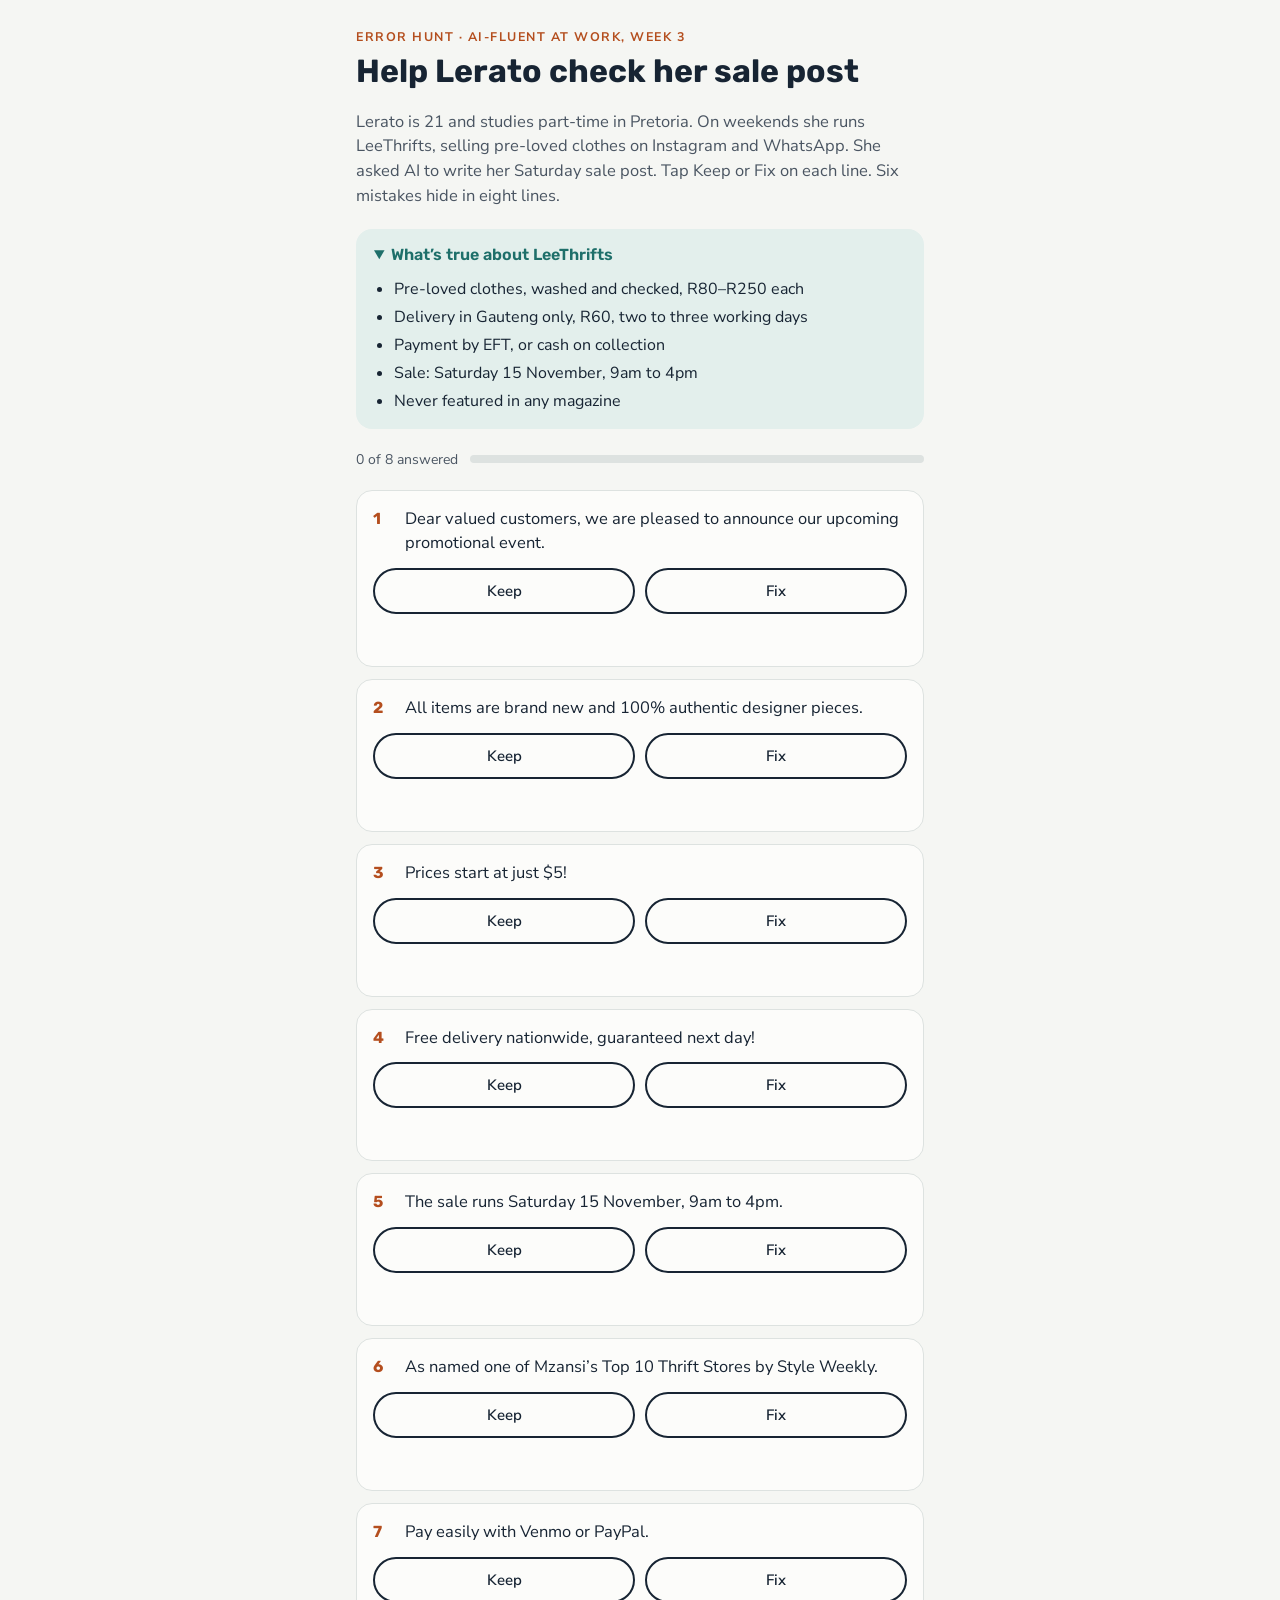
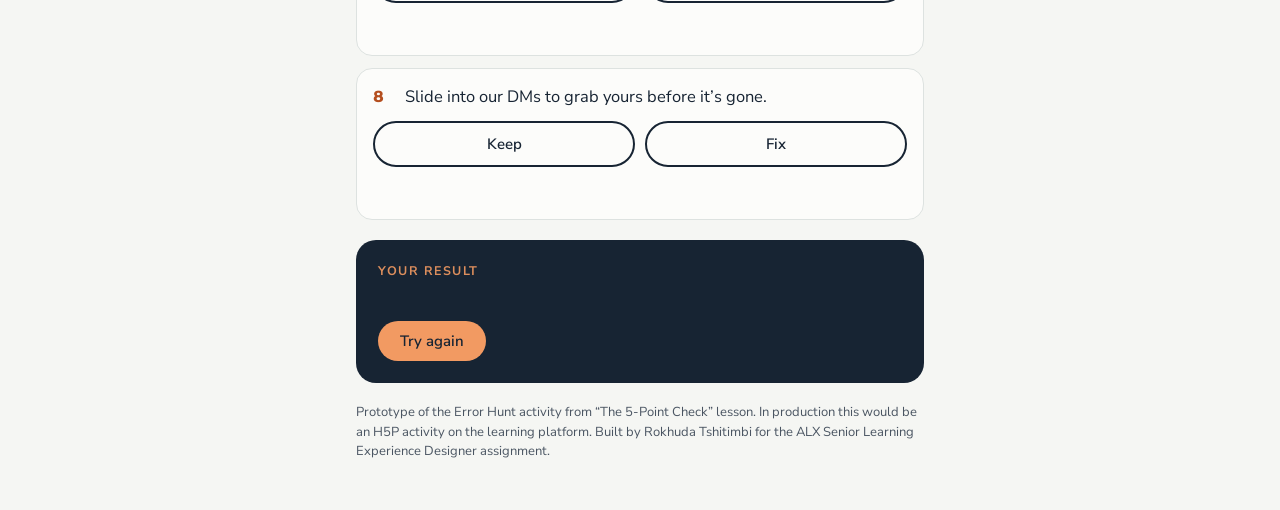
==== index.html @ 2afff985 "Add Error Hunt prototype" ====
<!doctype html>
<html lang="en-GB">
<head>
<meta charset="utf-8">
<meta name="viewport" content="width=device-width, initial-scale=1">
<meta name="description" content="Clickable prototype of the Error Hunt activity from The 5-Point Check lesson.">
<title>LeeThrifts Error Hunt</title>
<link rel="stylesheet" href="https://fonts.googleapis.com/css2?family=Rubik:wght@500;600;700&family=Nunito+Sans:wght@400;600;700&display=swap">
<style>
/* Layout: a single phone-width lesson column, line cards stacked, result panel at the end */
:root{
  --bg:#F5F6F3; --surface:#FCFCFA; --fg:#172433; --muted:#4A5562; --line:#DDE2E0;
  --accent:#B44E1E; --accent-soft:#F8E6DC; --ok:#1E6F6A; --ok-soft:#E3EFEC; --ink:#172433; --on-ink:#F5F6F3;
  --display:"Rubik", Arial, sans-serif; --body:"Nunito Sans", Arial, sans-serif;
}
@media (prefers-color-scheme: dark){:root:not([data-theme="light"]){
  --bg:#121C27; --surface:#1A2734; --fg:#EEF1EF; --muted:#A9B6C0; --line:#2A3A4A;
  --accent:#F29A62; --accent-soft:#3A2A20; --ok:#6CC3B7; --ok-soft:#17312F; --ink:#0B131B; --on-ink:#EEF1EF; color-scheme:dark}}
:root[data-theme="dark"]{
  --bg:#121C27; --surface:#1A2734; --fg:#EEF1EF; --muted:#A9B6C0; --line:#2A3A4A;
  --accent:#F29A62; --accent-soft:#3A2A20; --ok:#6CC3B7; --ok-soft:#17312F; --ink:#0B131B; --on-ink:#EEF1EF; color-scheme:dark}
*{box-sizing:border-box}
body{margin:0;background:var(--bg);color:var(--fg);font-family:var(--body);font-size:16px;line-height:1.5}
.wrap{max-width:600px;margin:0 auto;padding-block:28px 48px;padding-left:max(16px,env(safe-area-inset-left,0px));padding-right:max(16px,env(safe-area-inset-right,0px));display:flex;flex-direction:column;gap:20px}
.eyebrow{font-size:12.5px;font-weight:700;letter-spacing:.12em;text-transform:uppercase;color:var(--accent);margin:0}
h1{font-family:var(--display);font-size:clamp(26px,6vw,32px);line-height:1.15;margin:6px 0 0;text-wrap:balance}
.intro{margin:0;color:var(--muted);font-size:16.5px}
details.facts{background:var(--ok-soft);border-radius:16px;padding:14px 18px}
details.facts summary{font-family:var(--display);font-weight:600;color:var(--ok);cursor:pointer}
details.facts ul{margin:10px 0 2px;padding-left:20px;display:grid;gap:4px}
.progress{display:flex;align-items:center;gap:12px;font-size:14px;color:var(--muted);font-variant-numeric:tabular-nums}
.bar{flex:1;height:8px;border-radius:99px;background:var(--line);overflow:hidden}
.bar i{display:block;height:100%;width:0;background:var(--accent);transition:width .3s}
.lines{display:flex;flex-direction:column;gap:12px;list-style:none;margin:0;padding:0}
.card{background:var(--surface);border:1px solid var(--line);border-radius:16px;padding:16px;display:flex;flex-direction:column;gap:12px}
.card.right{border-color:var(--ok)}
.card.wrong{border-color:var(--accent)}
.q{display:flex;gap:12px;align-items:flex-start}
.num{font-family:var(--display);font-weight:700;color:var(--accent);min-width:20px}
.q p{margin:0;font-size:16.5px;min-width:0}
.btns{display:flex;gap:10px}
.btns button{flex:1;font:600 15px var(--body);padding:11px 0;border-radius:99px;border:2px solid var(--fg);background:transparent;color:var(--fg);cursor:pointer}
.btns button:hover:not(:disabled){background:var(--accent-soft)}
.btns button:focus-visible,.again:focus-visible{outline:3px solid var(--accent);outline-offset:2px}
.btns button:disabled{cursor:default;opacity:.45}
.btns button.chosen{opacity:1;background:var(--fg);color:var(--bg)}
.fb{border-radius:12px;padding:12px 14px;font-size:15px;display:flex;flex-direction:column;gap:4px}
.fb.right{background:var(--ok-soft)}
.fb.wrong{background:var(--accent-soft)}
.fb strong{font-family:var(--display);font-weight:600}
.fb.right strong{color:var(--ok)} .fb.wrong strong{color:var(--accent)}
.tag{align-self:flex-start;font-size:12px;font-weight:700;letter-spacing:.06em;text-transform:uppercase;color:var(--muted)}
.result{background:var(--ink);color:var(--on-ink);border-radius:20px;padding:22px;display:flex;flex-direction:column;gap:10px}
.result h2{font-family:var(--display);font-size:24px;margin:0}
.result p{margin:0;color:var(--on-ink);opacity:.9}
.score{font-family:var(--display);font-size:44px;font-weight:700;line-height:1;font-variant-numeric:tabular-nums}
.again{align-self:flex-start;font:600 15px var(--body);padding:10px 22px;border-radius:99px;border:0;background:#F29A62;color:#172433;cursor:pointer}
footer{font-size:13px;color:var(--muted)}
@media (prefers-reduced-motion:reduce){.bar i{transition:none}}
</style>
</head>
<body>

<main class="wrap">
  <header>
    <p class="eyebrow">Error Hunt · AI-Fluent at Work, Week 3</p>
    <h1>Help Lerato check her sale post</h1>
  </header>
  <p class="intro">Lerato is 21 and studies part-time in Pretoria. On weekends she runs LeeThrifts, selling pre-loved clothes on Instagram and WhatsApp. She asked AI to write her Saturday sale post. Tap Keep or Fix on each line. Six mistakes hide in eight lines.</p>

  <details class="facts" open>
    <summary>What’s true about LeeThrifts</summary>
    <ul>
      <li>Pre-loved clothes, washed and checked, R80–R250 each</li>
      <li>Delivery in Gauteng only, R60, two to three working days</li>
      <li>Payment by EFT, or cash on collection</li>
      <li>Sale: Saturday 15 November, 9am to 4pm</li>
      <li>Never featured in any magazine</li>
    </ul>
  </details>

  <div class="progress"><span id="count">0 of 8 answered</span><div class="bar" aria-hidden="true"><i id="fill"></i></div></div>

  <ol class="lines" id="lines"></ol>

  <section class="result" id="result" hidden aria-live="polite">
    <p class="eyebrow" style="color:#F29A62">Your result</p>
    <div class="score" id="score"></div>
    <h2 id="band"></h2>
    <p id="advice"></p>
    <button class="again" id="again" type="button">Try again</button>
  </section>

  <footer>Prototype of the Error Hunt activity from “The 5-Point Check” lesson. In production this would be an H5P activity on the learning platform. Built by Rokhuda Tshitimbi for the ALX Senior Learning Experience Designer assignment.</footer>
</main>

<script>
const ITEMS = [
  {t:"Dear valued customers, we are pleased to announce our upcoming promotional event.", a:"fix", c:"Tone", w:"This is Instagram, not a bank letter. Lerato would say something like “Hey fam, sale day is here.”"},
  {t:"All items are brand new and 100% authentic designer pieces.", a:"fix", c:"Facts", w:"The clothes are pre-loved, and she can’t promise designer labels."},
  {t:"Prices start at just $5!", a:"fix", c:"Local fit", w:"Rands, not dollars, and prices start at R80."},
  {t:"Free delivery nationwide, guaranteed next day!", a:"fix", c:"Facts", w:"Delivery is R60, Gauteng only, in two to three working days. A promise she can’t keep costs her customers’ trust."},
  {t:"The sale runs Saturday 15 November, 9am to 4pm.", a:"keep", c:"No change needed", w:"Correct as written. Spotting what’s right matters too."},
  {t:"As named one of Mzansi’s Top 10 Thrift Stores by Style Weekly.", a:"fix", c:"Sources", w:"Lerato has never been featured. AI invents awards and press to sound convincing."},
  {t:"Pay easily with Venmo or PayPal.", a:"fix", c:"Local fit", w:"Venmo isn’t used in South Africa. Lerato takes EFT or cash."},
  {t:"Slide into our DMs to grab yours before it’s gone.", a:"keep", c:"No change needed", w:"It sounds like her, with a clear call to action."}
];
let answers = {};
const list = document.getElementById("lines");

function render(){
  list.innerHTML = "";
  ITEMS.forEach((it, i) => {
    const li = document.createElement("li");
    li.className = "card";
    li.innerHTML = `<div class="q"><span class="num">${i+1}</span><p>${it.t}</p></div>
      <div class="btns" role="group" aria-label="Line ${i+1}">
        <button type="button" id="keep-${i}" data-i="${i}" data-v="keep">Keep</button>
        <button type="button" id="fix-${i}" data-i="${i}" data-v="fix">Fix</button>
      </div>
      <div class="fb" hidden aria-live="polite"></div>`;
    list.appendChild(li);
  });
}

function answer(i, v){
  if (answers[i]) return;
  answers[i] = v;
  const it = ITEMS[i], li = list.children[i], ok = v === it.a;
  li.classList.add(ok ? "right" : "wrong");
  li.querySelectorAll("button").forEach(b => { b.disabled = true; if (b.dataset.v === v) b.classList.add("chosen"); });
  const fb = li.querySelector(".fb");
  fb.className = "fb " + (ok ? "right" : "wrong");
  const verdict = ok ? "Spot on." : (it.a === "keep" ? "This one was fine." : "Not quite. This line needs fixing.");
  fb.innerHTML = `<strong>${verdict}</strong><span class="tag">${it.c}</span><span>${it.w}</span>`;
  fb.hidden = false;
  update();
}

function update(){
  const n = Object.keys(answers).length;
  document.getElementById("count").textContent = `${n} of 8 answered`;
  document.getElementById("fill").style.width = (n/8*100) + "%";
  if (n < 8) return;
  const right = ITEMS.filter((it,i) => answers[i] === it.a).length;
  const missed = [...new Set(ITEMS.filter((it,i) => answers[i] !== it.a && it.a === "fix").map(it => it.c))];
  document.getElementById("score").textContent = `${right} / 8`;
  let band, advice;
  if (right >= 7){ band = "Sharp eye. You’re ready for your own task."; advice = "Next, run the same check on something AI wrote for you."; }
  else if (right >= 4){ band = "Good start."; advice = "Look again at the lines you missed and find which check catches each one."; }
  else { band = "Worth another go."; advice = "Revisit Wanjiru’s worked example, then try this again."; }
  if (missed.length) advice += ` Checks to practise: ${missed.join(", ")}.`;
  document.getElementById("band").textContent = band;
  document.getElementById("advice").textContent = advice;
  const r = document.getElementById("result");
  r.hidden = false;
  r.scrollIntoView({behavior: matchMedia("(prefers-reduced-motion: reduce)").matches ? "auto" : "smooth", block:"nearest"});
}

list.addEventListener("click", e => {
  const b = e.target.closest("button[data-v]");
  if (b) answer(+b.dataset.i, b.dataset.v);
});
document.getElementById("again").addEventListener("click", () => {
  answers = {}; render(); update();
  document.getElementById("result").hidden = true;
  list.scrollIntoView({block:"start"});
});
render(); update();
</script>

</body>
</html>
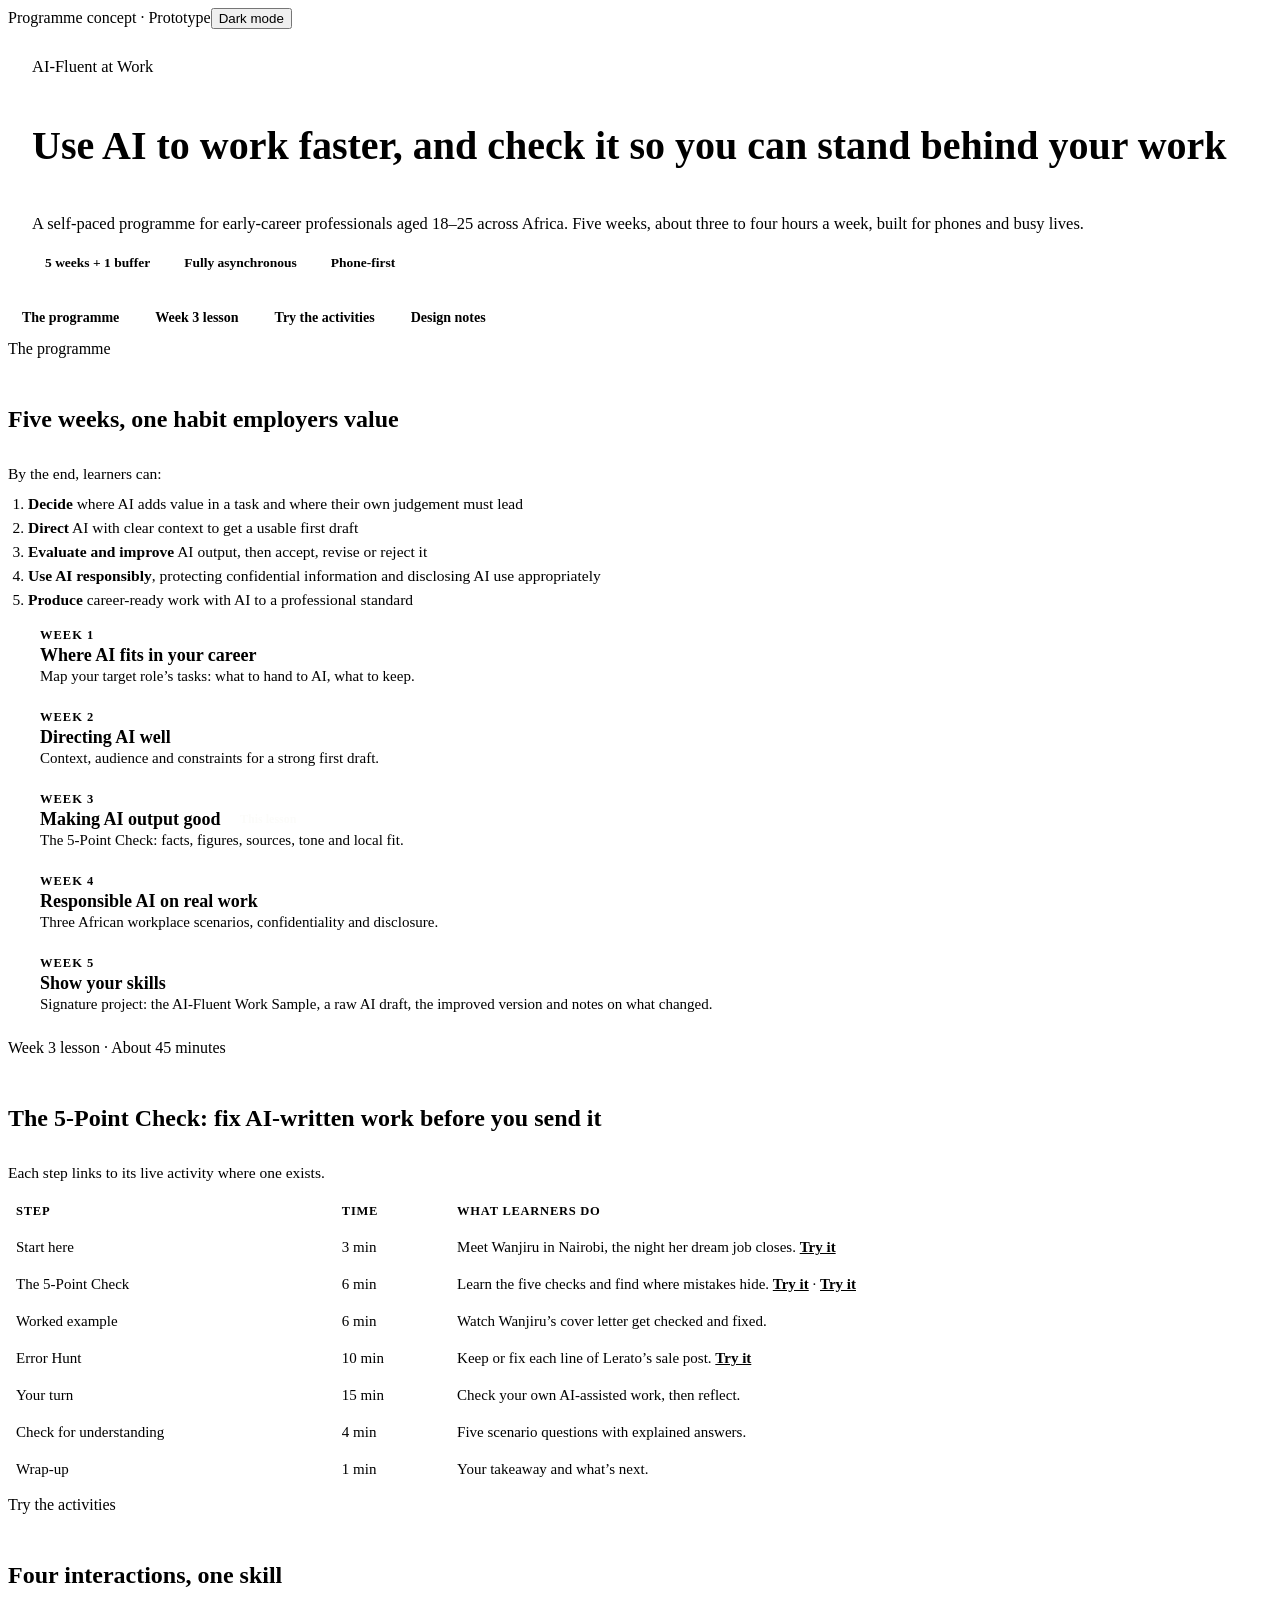
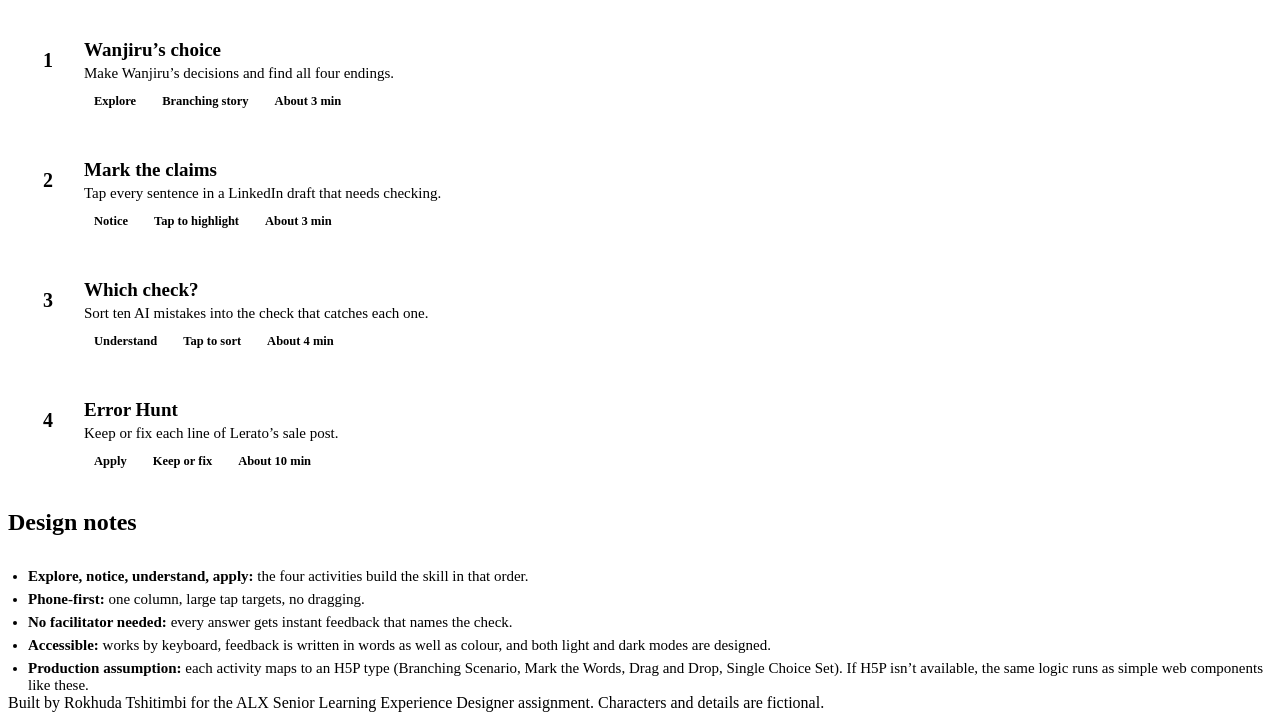
==== commit 93b666eb: "Add files via upload" ====
--- a/index.html
+++ b/index.html
@@ -3,171 +3,157 @@
 <head>
 <meta charset="utf-8">
 <meta name="viewport" content="width=device-width, initial-scale=1">
-<meta name="description" content="Clickable prototype of the Error Hunt activity from The 5-Point Check lesson.">
-<title>LeeThrifts Error Hunt</title>
+<title>AI-Fluent at Work · Programme concept and prototypes</title>
+<meta name="description" content="A five-week, self-paced programme concept for early-career professionals across Africa, with a Week 3 lesson and four clickable activities.">
 <link rel="stylesheet" href="https://fonts.googleapis.com/css2?family=Rubik:wght@500;600;700&family=Nunito+Sans:wght@400;600;700&display=swap">
+<link rel="stylesheet" href="styles.css">
+<script>
+// Light/dark toggle. Follows the device setting until the learner chooses.
+(function(){
+  var root = document.documentElement;
+  try { var saved = localStorage.getItem("theme"); if (saved) root.setAttribute("data-theme", saved); } catch(e) {}
+  function current(){
+    var t = root.getAttribute("data-theme");
+    if (t) return t;
+    return matchMedia("(prefers-color-scheme: dark)").matches ? "dark" : "light";
+  }
+  function label(btn){
+    var next = current() === "dark" ? "light" : "dark";
+    btn.textContent = next === "dark" ? "Dark mode" : "Light mode";
+    btn.setAttribute("aria-label", "Switch to " + next + " mode");
+  }
+  document.addEventListener("DOMContentLoaded", function(){
+    var btn = document.getElementById("theme");
+    if (!btn) return;
+    label(btn);
+    btn.addEventListener("click", function(){
+      var next = current() === "dark" ? "light" : "dark";
+      root.setAttribute("data-theme", next);
+      try { localStorage.setItem("theme", next); } catch(e) {}
+      label(btn);
+    });
+  });
+})();
+</script>
 <style>
-/* Layout: a single phone-width lesson column, line cards stacked, result panel at the end */
-:root{
-  --bg:#F5F6F3; --surface:#FCFCFA; --fg:#172433; --muted:#4A5562; --line:#DDE2E0;
-  --accent:#B44E1E; --accent-soft:#F8E6DC; --ok:#1E6F6A; --ok-soft:#E3EFEC; --ink:#172433; --on-ink:#F5F6F3;
-  --display:"Rubik", Arial, sans-serif; --body:"Nunito Sans", Arial, sans-serif;
-}
-@media (prefers-color-scheme: dark){:root:not([data-theme="light"]){
-  --bg:#121C27; --surface:#1A2734; --fg:#EEF1EF; --muted:#A9B6C0; --line:#2A3A4A;
-  --accent:#F29A62; --accent-soft:#3A2A20; --ok:#6CC3B7; --ok-soft:#17312F; --ink:#0B131B; --on-ink:#EEF1EF; color-scheme:dark}}
-:root[data-theme="dark"]{
-  --bg:#121C27; --surface:#1A2734; --fg:#EEF1EF; --muted:#A9B6C0; --line:#2A3A4A;
-  --accent:#F29A62; --accent-soft:#3A2A20; --ok:#6CC3B7; --ok-soft:#17312F; --ink:#0B131B; --on-ink:#EEF1EF; color-scheme:dark}
-*{box-sizing:border-box}
-body{margin:0;background:var(--bg);color:var(--fg);font-family:var(--body);font-size:16px;line-height:1.5}
-.wrap{max-width:600px;margin:0 auto;padding-block:28px 48px;padding-left:max(16px,env(safe-area-inset-left,0px));padding-right:max(16px,env(safe-area-inset-right,0px));display:flex;flex-direction:column;gap:20px}
-.eyebrow{font-size:12.5px;font-weight:700;letter-spacing:.12em;text-transform:uppercase;color:var(--accent);margin:0}
-h1{font-family:var(--display);font-size:clamp(26px,6vw,32px);line-height:1.15;margin:6px 0 0;text-wrap:balance}
-.intro{margin:0;color:var(--muted);font-size:16.5px}
-details.facts{background:var(--ok-soft);border-radius:16px;padding:14px 18px}
-details.facts summary{font-family:var(--display);font-weight:600;color:var(--ok);cursor:pointer}
-details.facts ul{margin:10px 0 2px;padding-left:20px;display:grid;gap:4px}
-.progress{display:flex;align-items:center;gap:12px;font-size:14px;color:var(--muted);font-variant-numeric:tabular-nums}
-.bar{flex:1;height:8px;border-radius:99px;background:var(--line);overflow:hidden}
-.bar i{display:block;height:100%;width:0;background:var(--accent);transition:width .3s}
-.lines{display:flex;flex-direction:column;gap:12px;list-style:none;margin:0;padding:0}
-.card{background:var(--surface);border:1px solid var(--line);border-radius:16px;padding:16px;display:flex;flex-direction:column;gap:12px}
-.card.right{border-color:var(--ok)}
-.card.wrong{border-color:var(--accent)}
-.q{display:flex;gap:12px;align-items:flex-start}
-.num{font-family:var(--display);font-weight:700;color:var(--accent);min-width:20px}
-.q p{margin:0;font-size:16.5px;min-width:0}
-.btns{display:flex;gap:10px}
-.btns button{flex:1;font:600 15px var(--body);padding:11px 0;border-radius:99px;border:2px solid var(--fg);background:transparent;color:var(--fg);cursor:pointer}
-.btns button:hover:not(:disabled){background:var(--accent-soft)}
-.btns button:focus-visible,.again:focus-visible{outline:3px solid var(--accent);outline-offset:2px}
-.btns button:disabled{cursor:default;opacity:.45}
-.btns button.chosen{opacity:1;background:var(--fg);color:var(--bg)}
-.fb{border-radius:12px;padding:12px 14px;font-size:15px;display:flex;flex-direction:column;gap:4px}
-.fb.right{background:var(--ok-soft)}
-.fb.wrong{background:var(--accent-soft)}
-.fb strong{font-family:var(--display);font-weight:600}
-.fb.right strong{color:var(--ok)} .fb.wrong strong{color:var(--accent)}
-.tag{align-self:flex-start;font-size:12px;font-weight:700;letter-spacing:.06em;text-transform:uppercase;color:var(--muted)}
-.result{background:var(--ink);color:var(--on-ink);border-radius:20px;padding:22px;display:flex;flex-direction:column;gap:10px}
-.result h2{font-family:var(--display);font-size:24px;margin:0}
-.result p{margin:0;color:var(--on-ink);opacity:.9}
-.score{font-family:var(--display);font-size:44px;font-weight:700;line-height:1;font-variant-numeric:tabular-nums}
-.again{align-self:flex-start;font:600 15px var(--body);padding:10px 22px;border-radius:99px;border:0;background:#F29A62;color:#172433;cursor:pointer}
-footer{font-size:13px;color:var(--muted)}
-@media (prefers-reduced-motion:reduce){.bar i{transition:none}}
+.hero{background:var(--ink);color:var(--on-ink);border-radius:24px;padding:28px 24px;display:flex;flex-direction:column;gap:12px}
+.hero .eyebrow{color:var(--warm)}
+.hero h1{color:var(--on-ink);font-size:clamp(30px,7vw,40px)}
+.hero p{margin:0;color:var(--on-ink-muted);font-size:16.5px}
+.facts-row{display:flex;flex-wrap:wrap;gap:8px;margin:4px 0 0;padding:0;list-style:none}
+.facts-row li{font-size:13.5px;font-weight:700;border:1px solid rgba(255,255,255,.25);border-radius:99px;padding:4px 12px;color:var(--on-ink)}
+.jump{display:flex;flex-wrap:wrap;gap:8px}
+.jump a{font-size:14px;font-weight:700;color:var(--accent);text-decoration:none;border:1.5px solid var(--line);border-radius:99px;padding:6px 14px;background:var(--surface)}
+.jump a:hover{border-color:var(--accent)}
+.sec{display:flex;flex-direction:column;gap:12px;scroll-margin-top:16px}
+.sec > .eyebrow{margin-top:8px}
+.sec h2{font-size:24px}
+.sub{margin:0;color:var(--muted);font-size:15.5px}
+.weeks{list-style:none;margin:0;padding:0;display:flex;flex-direction:column;gap:0;border-left:3px solid var(--line);margin-left:10px}
+.weeks li{position:relative;padding:4px 0 18px 22px}
+.weeks li::before{content:"";position:absolute;left:-9.5px;top:9px;width:16px;height:16px;border-radius:50%;background:var(--surface);border:3px solid var(--line)}
+.weeks li.here::before{background:var(--accent);border-color:var(--accent)}
+.weeks .wk{font-size:12.5px;font-weight:700;letter-spacing:.08em;text-transform:uppercase;color:var(--muted)}
+.weeks li.here .wk{color:var(--accent)}
+.weeks h3{font-family:var(--display);font-size:18px;margin:2px 0 0}
+.weeks p{margin:2px 0 0;color:var(--muted);font-size:15px}
+.here-tag{display:inline-block;margin-left:6px;font-size:12px;font-weight:700;background:var(--accent);color:#FCFCFA;border-radius:99px;padding:1px 9px;vertical-align:2px}
+.outcomes{margin:0;padding-left:20px;display:grid;gap:6px;font-size:15.5px}
+.outcomes b{color:var(--fg)}
+.steps{width:100%;border-collapse:collapse;font-size:15px}
+.steps th,.steps td{text-align:left;padding:10px 8px;border-bottom:1px solid var(--line);vertical-align:top}
+.steps th{font-size:12.5px;letter-spacing:.06em;text-transform:uppercase;color:var(--muted)}
+.steps td.min{white-space:nowrap;font-variant-numeric:tabular-nums;color:var(--muted)}
+.steps a{color:var(--accent);font-weight:700}
+.tablewrap{overflow-x:auto}
+.acts{display:flex;flex-direction:column;gap:12px;list-style:none;margin:0;padding:0}
+.act{display:grid;grid-template-columns:44px 1fr;gap:14px;align-items:start;text-decoration:none;color:inherit;background:var(--surface);border:1px solid var(--line);border-radius:18px;padding:18px}
+.act:hover{border-color:var(--accent)}
+.n{font-family:var(--display);font-weight:700;font-size:20px;width:44px;height:44px;border-radius:12px;display:grid;place-items:center;background:var(--accent-soft);color:var(--accent)}
+.act h3{font-family:var(--display);font-size:19px;margin:0}
+.act p{margin:4px 0 0;color:var(--muted);font-size:15px}
+.meta{display:flex;flex-wrap:wrap;gap:6px;margin:10px 0 0;padding:0;list-style:none}
+.meta li{font-size:12.5px;font-weight:600;border:1px solid var(--line);border-radius:99px;padding:2px 10px;color:var(--muted)}
+.why ul{margin:0;padding-left:20px;display:grid;gap:6px;color:var(--muted);font-size:15px}
+.why b{color:var(--fg)}
 </style>
 </head>
 <body>
+<main class="wrap">
+  <div class="top"><span class="eyebrow">Programme concept · Prototype</span><button class="theme" id="theme" type="button">Dark mode</button></div>
 
-<main class="wrap">
-  <header>
-    <p class="eyebrow">Error Hunt · AI-Fluent at Work, Week 3</p>
-    <h1>Help Lerato check her sale post</h1>
-  </header>
-  <p class="intro">Lerato is 21 and studies part-time in Pretoria. On weekends she runs LeeThrifts, selling pre-loved clothes on Instagram and WhatsApp. She asked AI to write her Saturday sale post. Tap Keep or Fix on each line. Six mistakes hide in eight lines.</p>
-
-  <details class="facts" open>
-    <summary>What’s true about LeeThrifts</summary>
-    <ul>
-      <li>Pre-loved clothes, washed and checked, R80–R250 each</li>
-      <li>Delivery in Gauteng only, R60, two to three working days</li>
-      <li>Payment by EFT, or cash on collection</li>
-      <li>Sale: Saturday 15 November, 9am to 4pm</li>
-      <li>Never featured in any magazine</li>
-    </ul>
-  </details>
-
-  <div class="progress"><span id="count">0 of 8 answered</span><div class="bar" aria-hidden="true"><i id="fill"></i></div></div>
-
-  <ol class="lines" id="lines"></ol>
-
-  <section class="result" id="result" hidden aria-live="polite">
-    <p class="eyebrow" style="color:#F29A62">Your result</p>
-    <div class="score" id="score"></div>
-    <h2 id="band"></h2>
-    <p id="advice"></p>
-    <button class="again" id="again" type="button">Try again</button>
+  <section class="hero">
+    <p class="eyebrow">AI-Fluent at Work</p>
+    <h1>Use AI to work faster, and check it so you can stand behind your work</h1>
+    <p>A self-paced programme for early-career professionals aged 18–25 across Africa. Five weeks, about three to four hours a week, built for phones and busy lives.</p>
+    <ul class="facts-row"><li>5 weeks + 1 buffer</li><li>Fully asynchronous</li><li>Phone-first</li></ul>
   </section>
 
-  <footer>Prototype of the Error Hunt activity from “The 5-Point Check” lesson. In production this would be an H5P activity on the learning platform. Built by Rokhuda Tshitimbi for the ALX Senior Learning Experience Designer assignment.</footer>
+  <nav class="jump" aria-label="On this page">
+    <a href="#programme">The programme</a><a href="#lesson">Week 3 lesson</a><a href="#try">Try the activities</a><a href="#design">Design notes</a>
+  </nav>
+
+  <section class="sec" id="programme">
+    <p class="eyebrow">The programme</p>
+    <h2>Five weeks, one habit employers value</h2>
+    <p class="sub">By the end, learners can:</p>
+    <ol class="outcomes">
+      <li><b>Decide</b> where AI adds value in a task and where their own judgement must lead</li>
+      <li><b>Direct</b> AI with clear context to get a usable first draft</li>
+      <li><b>Evaluate and improve</b> AI output, then accept, revise or reject it</li>
+      <li><b>Use AI responsibly</b>, protecting confidential information and disclosing AI use appropriately</li>
+      <li><b>Produce</b> career-ready work with AI to a professional standard</li>
+    </ol>
+    <ol class="weeks">
+      <li><span class="wk">Week 1</span><h3>Where AI fits in your career</h3><p>Map your target role’s tasks: what to hand to AI, what to keep.</p></li>
+      <li><span class="wk">Week 2</span><h3>Directing AI well</h3><p>Context, audience and constraints for a strong first draft.</p></li>
+      <li class="here"><span class="wk">Week 3</span><h3>Making AI output good <span class="here-tag">This lesson</span></h3><p>The 5-Point Check: facts, figures, sources, tone and local fit.</p></li>
+      <li><span class="wk">Week 4</span><h3>Responsible AI on real work</h3><p>Three African workplace scenarios, confidentiality and disclosure.</p></li>
+      <li><span class="wk">Week 5</span><h3>Show your skills</h3><p>Signature project: the AI-Fluent Work Sample, a raw AI draft, the improved version and notes on what changed.</p></li>
+    </ol>
+  </section>
+
+  <section class="sec" id="lesson">
+    <p class="eyebrow">Week 3 lesson · About 45 minutes</p>
+    <h2>The 5-Point Check: fix AI-written work before you send it</h2>
+    <p class="sub">Each step links to its live activity where one exists.</p>
+    <div class="tablewrap">
+      <table class="steps">
+        <tr><th>Step</th><th>Time</th><th>What learners do</th></tr>
+        <tr><td>Start here</td><td class="min">3 min</td><td>Meet Wanjiru in Nairobi, the night her dream job closes. <a href="wanjirus-choice.html">Try it</a></td></tr>
+        <tr><td>The 5-Point Check</td><td class="min">6 min</td><td>Learn the five checks and find where mistakes hide. <a href="mark-claims.html">Try it</a> · <a href="which-check.html">Try it</a></td></tr>
+        <tr><td>Worked example</td><td class="min">6 min</td><td>Watch Wanjiru’s cover letter get checked and fixed.</td></tr>
+        <tr><td>Error Hunt</td><td class="min">10 min</td><td>Keep or fix each line of Lerato’s sale post. <a href="error-hunt.html">Try it</a></td></tr>
+        <tr><td>Your turn</td><td class="min">15 min</td><td>Check your own AI-assisted work, then reflect.</td></tr>
+        <tr><td>Check for understanding</td><td class="min">4 min</td><td>Five scenario questions with explained answers.</td></tr>
+        <tr><td>Wrap-up</td><td class="min">1 min</td><td>Your takeaway and what’s next.</td></tr>
+      </table>
+    </div>
+  </section>
+
+  <section class="sec" id="try">
+    <p class="eyebrow">Try the activities</p>
+    <h2>Four interactions, one skill</h2>
+    <ol class="acts">
+      <li><a class="act" href="wanjirus-choice.html"><span class="n">1</span><div><h3>Wanjiru’s choice</h3><p>Make Wanjiru’s decisions and find all four endings.</p><ul class="meta"><li>Explore</li><li>Branching story</li><li>About 3 min</li></ul></div></a></li>
+      <li><a class="act" href="mark-claims.html"><span class="n">2</span><div><h3>Mark the claims</h3><p>Tap every sentence in a LinkedIn draft that needs checking.</p><ul class="meta"><li>Notice</li><li>Tap to highlight</li><li>About 3 min</li></ul></div></a></li>
+      <li><a class="act" href="which-check.html"><span class="n">3</span><div><h3>Which check?</h3><p>Sort ten AI mistakes into the check that catches each one.</p><ul class="meta"><li>Understand</li><li>Tap to sort</li><li>About 4 min</li></ul></div></a></li>
+      <li><a class="act" href="error-hunt.html"><span class="n">4</span><div><h3>Error Hunt</h3><p>Keep or fix each line of Lerato’s sale post.</p><ul class="meta"><li>Apply</li><li>Keep or fix</li><li>About 10 min</li></ul></div></a></li>
+    </ol>
+  </section>
+
+  <section class="sec card why" id="design">
+    <h2>Design notes</h2>
+    <ul>
+      <li><b>Explore, notice, understand, apply:</b> the four activities build the skill in that order.</li>
+      <li><b>Phone-first:</b> one column, large tap targets, no dragging.</li>
+      <li><b>No facilitator needed:</b> every answer gets instant feedback that names the check.</li>
+      <li><b>Accessible:</b> works by keyboard, feedback is written in words as well as colour, and both light and dark modes are designed.</li>
+      <li><b>Production assumption:</b> each activity maps to an H5P type (Branching Scenario, Mark the Words, Drag and Drop, Single Choice Set). If H5P isn’t available, the same logic runs as simple web components like these.</li>
+    </ul>
+  </section>
+
+  <footer>Built by Rokhuda Tshitimbi for the ALX Senior Learning Experience Designer assignment. Characters and details are fictional.</footer>
 </main>
-
-<script>
-const ITEMS = [
-  {t:"Dear valued customers, we are pleased to announce our upcoming promotional event.", a:"fix", c:"Tone", w:"This is Instagram, not a bank letter. Lerato would say something like “Hey fam, sale day is here.”"},
-  {t:"All items are brand new and 100% authentic designer pieces.", a:"fix", c:"Facts", w:"The clothes are pre-loved, and she can’t promise designer labels."},
-  {t:"Prices start at just $5!", a:"fix", c:"Local fit", w:"Rands, not dollars, and prices start at R80."},
-  {t:"Free delivery nationwide, guaranteed next day!", a:"fix", c:"Facts", w:"Delivery is R60, Gauteng only, in two to three working days. A promise she can’t keep costs her customers’ trust."},
-  {t:"The sale runs Saturday 15 November, 9am to 4pm.", a:"keep", c:"No change needed", w:"Correct as written. Spotting what’s right matters too."},
-  {t:"As named one of Mzansi’s Top 10 Thrift Stores by Style Weekly.", a:"fix", c:"Sources", w:"Lerato has never been featured. AI invents awards and press to sound convincing."},
-  {t:"Pay easily with Venmo or PayPal.", a:"fix", c:"Local fit", w:"Venmo isn’t used in South Africa. Lerato takes EFT or cash."},
-  {t:"Slide into our DMs to grab yours before it’s gone.", a:"keep", c:"No change needed", w:"It sounds like her, with a clear call to action."}
-];
-let answers = {};
-const list = document.getElementById("lines");
-
-function render(){
-  list.innerHTML = "";
-  ITEMS.forEach((it, i) => {
-    const li = document.createElement("li");
-    li.className = "card";
-    li.innerHTML = `<div class="q"><span class="num">${i+1}</span><p>${it.t}</p></div>
-      <div class="btns" role="group" aria-label="Line ${i+1}">
-        <button type="button" id="keep-${i}" data-i="${i}" data-v="keep">Keep</button>
-        <button type="button" id="fix-${i}" data-i="${i}" data-v="fix">Fix</button>
-      </div>
-      <div class="fb" hidden aria-live="polite"></div>`;
-    list.appendChild(li);
-  });
-}
-
-function answer(i, v){
-  if (answers[i]) return;
-  answers[i] = v;
-  const it = ITEMS[i], li = list.children[i], ok = v === it.a;
-  li.classList.add(ok ? "right" : "wrong");
-  li.querySelectorAll("button").forEach(b => { b.disabled = true; if (b.dataset.v === v) b.classList.add("chosen"); });
-  const fb = li.querySelector(".fb");
-  fb.className = "fb " + (ok ? "right" : "wrong");
-  const verdict = ok ? "Spot on." : (it.a === "keep" ? "This one was fine." : "Not quite. This line needs fixing.");
-  fb.innerHTML = `<strong>${verdict}</strong><span class="tag">${it.c}</span><span>${it.w}</span>`;
-  fb.hidden = false;
-  update();
-}
-
-function update(){
-  const n = Object.keys(answers).length;
-  document.getElementById("count").textContent = `${n} of 8 answered`;
-  document.getElementById("fill").style.width = (n/8*100) + "%";
-  if (n < 8) return;
-  const right = ITEMS.filter((it,i) => answers[i] === it.a).length;
-  const missed = [...new Set(ITEMS.filter((it,i) => answers[i] !== it.a && it.a === "fix").map(it => it.c))];
-  document.getElementById("score").textContent = `${right} / 8`;
-  let band, advice;
-  if (right >= 7){ band = "Sharp eye. You’re ready for your own task."; advice = "Next, run the same check on something AI wrote for you."; }
-  else if (right >= 4){ band = "Good start."; advice = "Look again at the lines you missed and find which check catches each one."; }
-  else { band = "Worth another go."; advice = "Revisit Wanjiru’s worked example, then try this again."; }
-  if (missed.length) advice += ` Checks to practise: ${missed.join(", ")}.`;
-  document.getElementById("band").textContent = band;
-  document.getElementById("advice").textContent = advice;
-  const r = document.getElementById("result");
-  r.hidden = false;
-  r.scrollIntoView({behavior: matchMedia("(prefers-reduced-motion: reduce)").matches ? "auto" : "smooth", block:"nearest"});
-}
-
-list.addEventListener("click", e => {
-  const b = e.target.closest("button[data-v]");
-  if (b) answer(+b.dataset.i, b.dataset.v);
-});
-document.getElementById("again").addEventListener("click", () => {
-  answers = {}; render(); update();
-  document.getElementById("result").hidden = true;
-  list.scrollIntoView({block:"start"});
-});
-render(); update();
-</script>
-
 </body>
 </html>
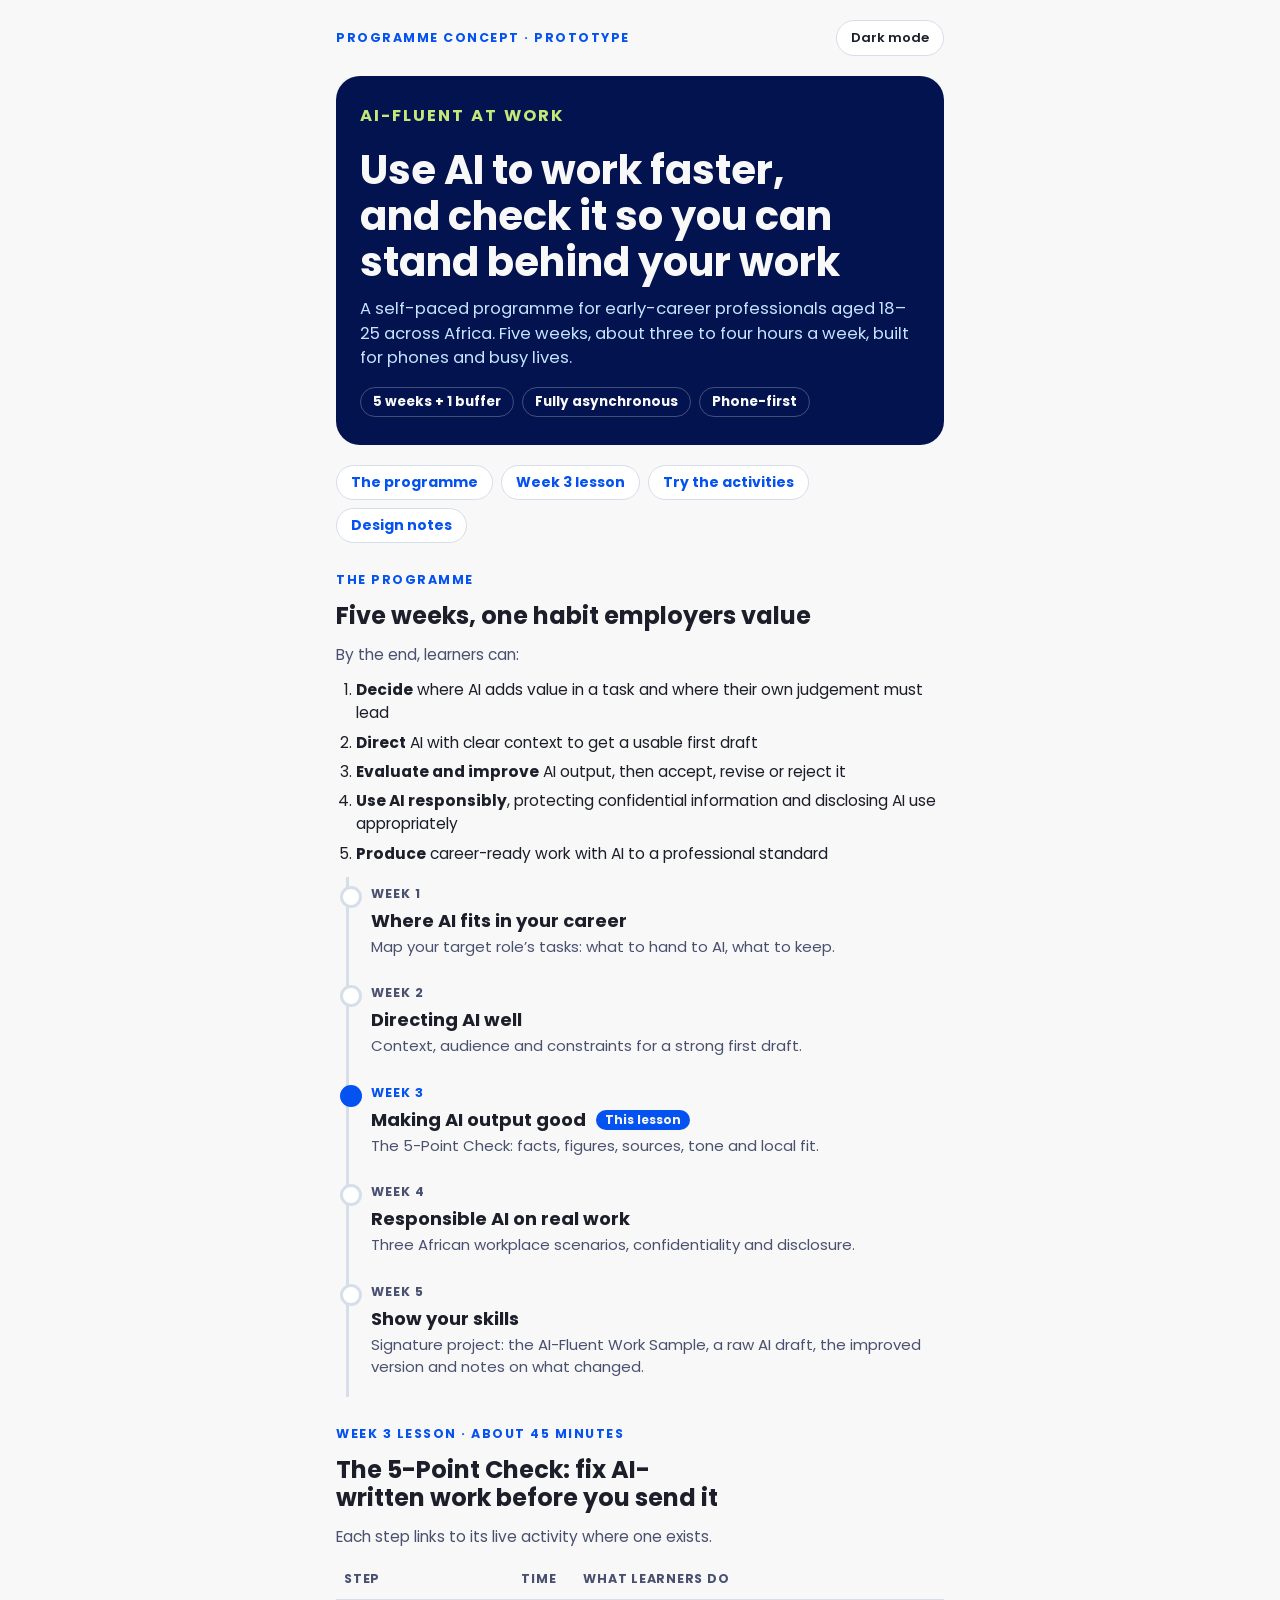
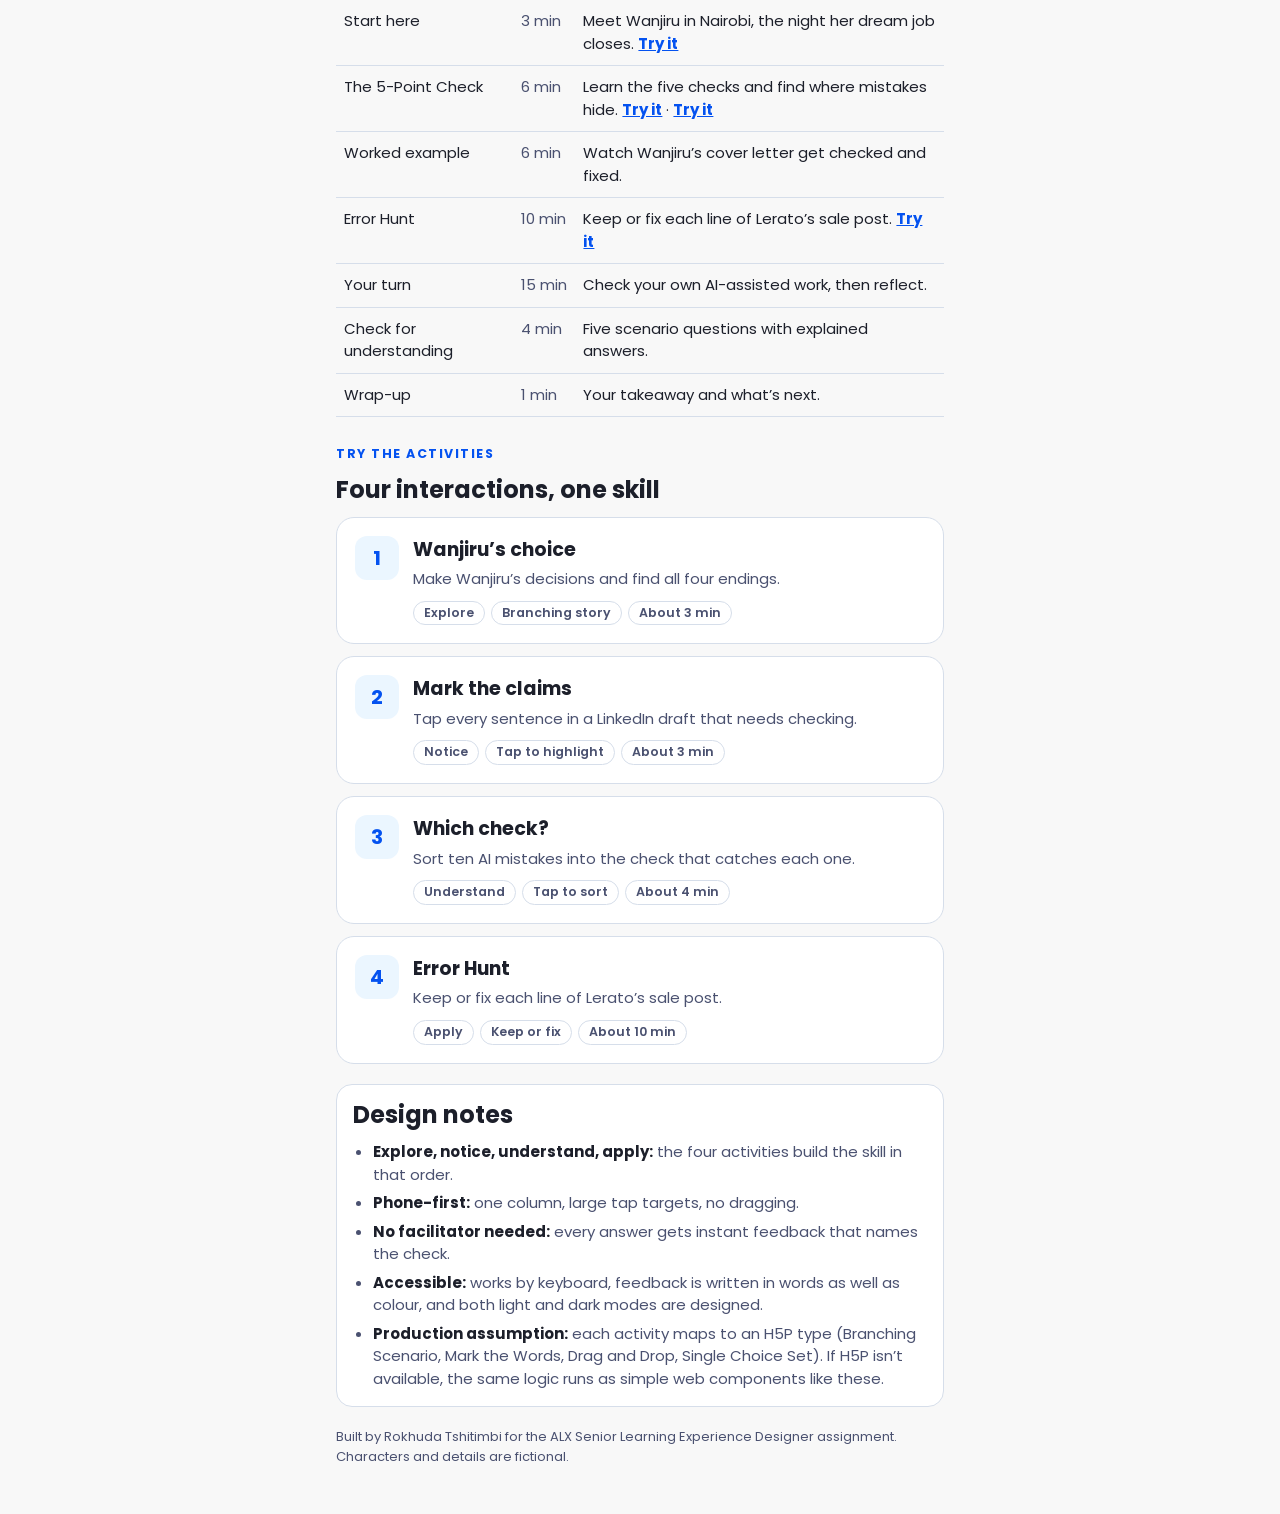
==== commit 46b26663: "Enhance styles and implement dark mode variables Updated styles and added new CSS variables for dark" ====
--- a/index.html
+++ b/index.html
@@ -5,8 +5,69 @@
 <meta name="viewport" content="width=device-width, initial-scale=1">
 <title>AI-Fluent at Work · Programme concept and prototypes</title>
 <meta name="description" content="A five-week, self-paced programme concept for early-career professionals across Africa, with a Week 3 lesson and four clickable activities.">
-<link rel="stylesheet" href="https://fonts.googleapis.com/css2?family=Rubik:wght@500;600;700&family=Nunito+Sans:wght@400;600;700&display=swap">
-<link rel="stylesheet" href="styles.css">
+<link rel="stylesheet" href="https://fonts.googleapis.com/css2?family=Poppins:wght@400;500;600;700&display=swap">
+<style>
+/* The 5-Point Check prototypes: shared tokens and components.
+   Layout: one phone-width column; cards stack; results close each activity. */
+/* ALX brand palette (brand.alxafrica.com): Deep Navy, Twilight Blue, CTA Purple, Lime Green, Icy Blue, Pale Sky, Jasmine Yellow */
+:root{
+  --bg:#F8F8F8; --surface:#FFFFFF; --fg:#1C1F2A; --muted:#4A5170; --line:#D6DEEA;
+  --accent:#0452F0; --accent-soft:#EBF6FF; --cta:#5F3DC4;
+  --ok:#02803F; --ok-soft:#EEF8D9; --warn:#6B4E00; --warn-soft:#FDE791; --warn-line:#EAB308;
+  --ink:#03134F; --on-ink:#F8F8F8; --on-ink-muted:#C5E5FF; --warm:#C4E878;
+  --display:"Poppins", Arial, sans-serif; --body:"Poppins", Arial, sans-serif;
+}<!
+@media (prefers-color-scheme: dark){:root:not([data-theme="light"]){
+  --bg:#03134F; --surface:#0A1D63; --fg:#F8F8F8; --muted:#C5E5FF; --line:#22388A;
+  --accent:#C5E5FF; --accent-soft:#13287A; --cta:#B9A6F5;
+  --ok:#C4E878; --ok-soft:#1B3A2E; --warn:#FDE791; --warn-soft:#3B3313; --warn-line:#EAB308;
+  --ink:#010A30; --on-ink:#F8F8F8; --on-ink-muted:#C5E5FF; --warm:#C4E878; color-scheme:dark}}
+:root[data-theme="dark"]{
+  --bg:#03134F; --surface:#0A1D63; --fg:#F8F8F8; --muted:#C5E5FF; --line:#22388A;
+  --accent:#C5E5FF; --accent-soft:#13287A; --cta:#B9A6F5;
+  --ok:#C4E878; --ok-soft:#1B3A2E; --warn:#FDE791; --warn-soft:#3B3313; --warn-line:#EAB308;
+  --ink:#010A30; --on-ink:#F8F8F8; --on-ink-muted:#C5E5FF; --warm:#C4E878; color-scheme:dark}
+
+*{box-sizing:border-box}
+[hidden]{display:none!important}
+body{margin:0;background:var(--bg);color:var(--fg);font-family:var(--body);font-size:16px;line-height:1.5}
+.wrap{max-width:640px;margin:0 auto;padding-block:20px 48px;padding-left:max(16px,env(safe-area-inset-left,0px));padding-right:max(16px,env(safe-area-inset-right,0px));display:flex;flex-direction:column;gap:20px}
+.top{display:flex;justify-content:space-between;align-items:center;gap:12px;min-height:36px}
+.back{font-weight:700;font-size:14px;color:var(--accent);text-decoration:none}
+.back:hover{text-decoration:underline}
+.theme{font:600 13px var(--body);padding:7px 14px;border-radius:99px;border:1.5px solid var(--line);background:var(--surface);color:var(--fg);cursor:pointer}
+.eyebrow{font-size:12.5px;font-weight:700;letter-spacing:.12em;text-transform:uppercase;color:var(--accent);margin:0}
+h1{font-family:var(--display);font-size:clamp(26px,6vw,32px);line-height:1.15;margin:6px 0 0;text-wrap:balance}
+h2{font-family:var(--display);font-size:22px;line-height:1.2;margin:0;text-wrap:balance}
+.intro{margin:0;color:var(--muted);font-size:16.5px}
+.card{background:var(--surface);border:1px solid var(--line);border-radius:16px;padding:16px;display:flex;flex-direction:column;gap:12px;min-width:0}
+details.facts{background:var(--ok-soft);border-radius:16px;padding:14px 18px}
+details.facts summary{font-family:var(--display);font-weight:600;color:var(--ok);cursor:pointer}
+details.facts ul{margin:10px 0 2px;padding-left:20px;display:grid;gap:4px}
+.progress{display:flex;align-items:center;gap:12px;font-size:14px;color:var(--muted);font-variant-numeric:tabular-nums}
+.bar{flex:1;height:8px;border-radius:99px;background:var(--line);overflow:hidden}
+.bar i{display:block;height:100%;width:0;background:var(--accent);transition:width .3s}
+.btn{font:600 15px var(--body);padding:11px 18px;border-radius:99px;border:2px solid var(--fg);background:transparent;color:var(--fg);cursor:pointer;text-align:center}
+.btn:hover:not(:disabled){background:var(--accent-soft)}
+.btn.primary{background:var(--cta);color:#FFFFFF;border-color:var(--cta)}
+.btn.primary:hover:not(:disabled){background:var(--cta);opacity:.9}
+.btn:disabled{cursor:default;opacity:.45}
+.btn.chosen{opacity:1;background:var(--fg);color:var(--bg)}
+.btn:focus-visible,.theme:focus-visible,.back:focus-visible,a:focus-visible,button:focus-visible{outline:3px solid var(--accent);outline-offset:2px}
+.fb{border-radius:12px;padding:12px 14px;font-size:15px;display:flex;flex-direction:column;gap:4px}
+.fb.right{background:var(--ok-soft)} .fb.wrong{background:var(--warn-soft)}
+.fb strong{font-family:var(--display);font-weight:600}
+.fb.right strong{color:var(--ok)} .fb.wrong strong{color:var(--warn)}
+.tag{align-self:flex-start;font-size:12px;font-weight:700;letter-spacing:.06em;text-transform:uppercase;color:var(--muted)}
+.result{background:var(--ink);color:var(--on-ink);border-radius:20px;padding:22px;display:flex;flex-direction:column;gap:10px}
+.result .eyebrow{color:var(--warm)}
+.result h2{color:var(--on-ink)}
+.result p{margin:0;color:var(--on-ink-muted)}
+.score{font-family:var(--display);font-size:44px;font-weight:700;line-height:1;font-variant-numeric:tabular-nums}
+.again{align-self:flex-start;font:600 15px var(--body);padding:10px 22px;border-radius:99px;border:0;background:var(--warm);color:#03134F;cursor:pointer}
+footer{font-size:13px;color:var(--muted)}
+@media (prefers-reduced-motion:reduce){*{transition:none!important;scroll-behavior:auto!important}}
+</style>
 <script>
 // Light/dark toggle. Follows the device setting until the learner chooses.
 (function(){
@@ -57,7 +118,7 @@
 .weeks li.here .wk{color:var(--accent)}
 .weeks h3{font-family:var(--display);font-size:18px;margin:2px 0 0}
 .weeks p{margin:2px 0 0;color:var(--muted);font-size:15px}
-.here-tag{display:inline-block;margin-left:6px;font-size:12px;font-weight:700;background:var(--accent);color:#FCFCFA;border-radius:99px;padding:1px 9px;vertical-align:2px}
+.here-tag{display:inline-block;margin-left:6px;font-size:12px;font-weight:700;background:var(--accent);color:var(--bg);border-radius:99px;padding:1px 9px;vertical-align:2px}
 .outcomes{margin:0;padding-left:20px;display:grid;gap:6px;font-size:15.5px}
 .outcomes b{color:var(--fg)}
 .steps{width:100%;border-collapse:collapse;font-size:15px}
